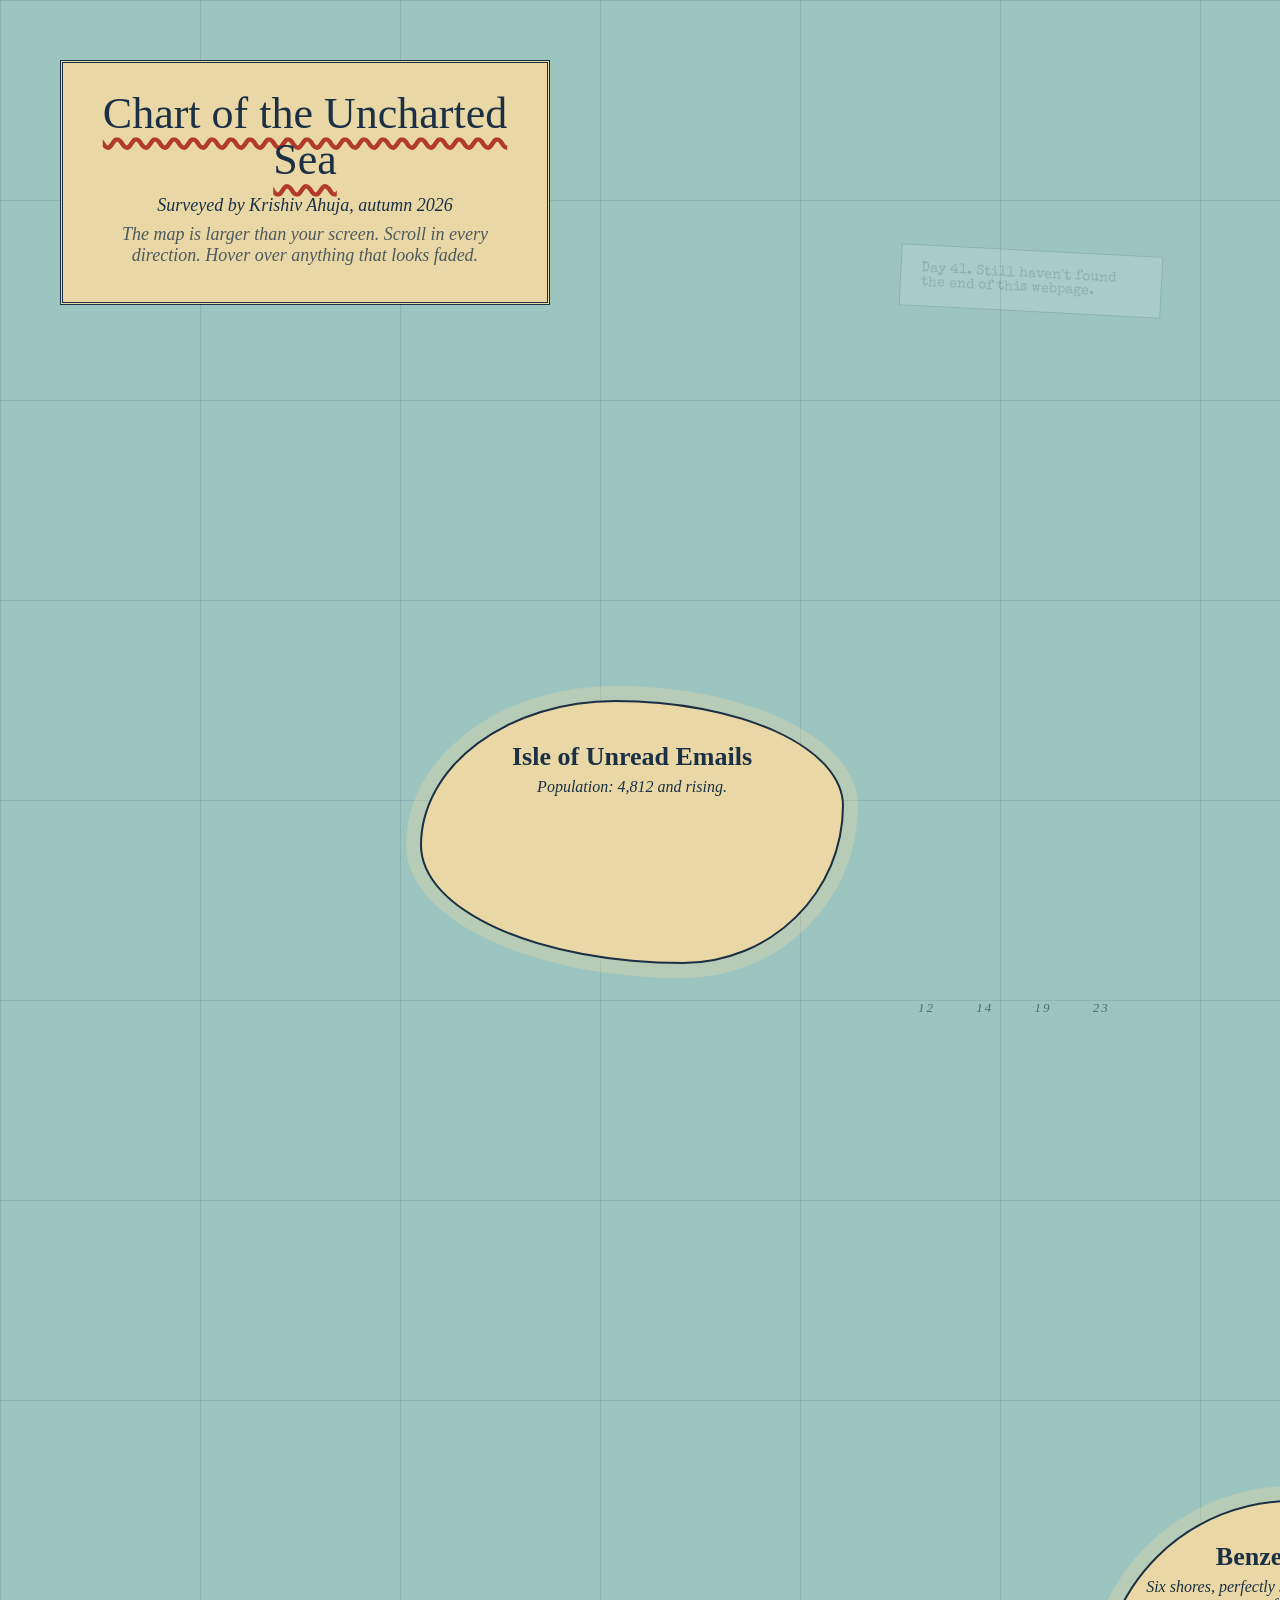
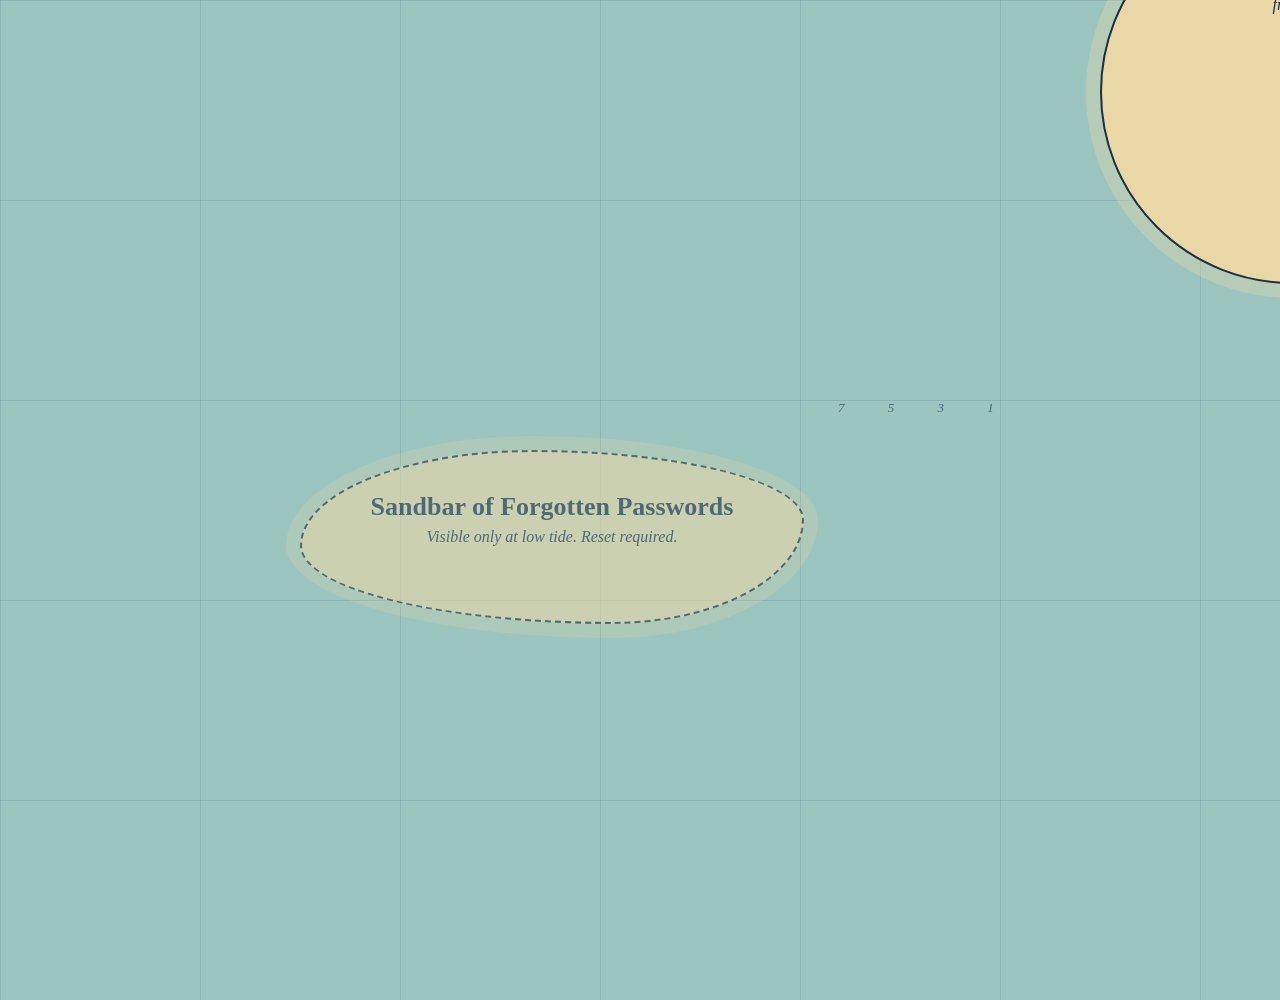
==== bigwebsite/index.html @ 9a916cac "Add files via upload" ====
<!DOCTYPE html>
<html lang="en">
<head>
  <meta charset="UTF-8">
  <meta name="viewport" content="width=device-width, initial-scale=1.0">
  <title>Chart of the Uncharted Sea</title>
  <link rel="preconnect" href="https://fonts.googleapis.com">
  <link href="https://fonts.googleapis.com/css2?family=IM+Fell+English:ital@0;1&family=Special+Elite&display=swap" rel="stylesheet">
  <link rel="stylesheet" href="css/style.css">
</head>
<body id="top">

  <!-- Title block in the top-left corner (styled with an ID) -->
  <div id="cartouche">
    <h1>Chart of the Uncharted Sea</h1>
    <p>Surveyed by Krishiv Ahuja, autumn 2026</p>
    <p class="hint">The map is larger than your screen. Scroll in every direction. Hover over anything that looks faded.</p>
  </div>

  <!-- Compass rose: the required image -->
  <img id="compass" src="images/compass.svg" alt="A compass rose pointing north">

  <!-- Islands (styled with a class) -->
  <div class="island" id="isle-emails">
    <h2>Isle of Unread Emails</h2>
    <p>Population: 4,812 and rising.</p>
  </div>

  <div class="island" id="semicolon-reef">
    <h2>Semicolon Reef</h2>
    <p>Has sunk more code than any storm.</p>
  </div>

  <div class="island" id="benzene-atoll">
    <h2>Benzene Atoll</h2>
    <p>Six shores, perfectly stable. Electrons wander freely.</p>
  </div>

  <div class="island" id="password-sandbar">
    <h2>Sandbar of Forgotten Passwords</h2>
    <p>Visible only at low tide. Reset required.</p>
  </div>

  <!-- Messages in bottles: nearly invisible until you hover -->
  <div class="bottle" id="bottle-1">
    <p>If you found this, you scrolled further than most.</p>
  </div>

  <div class="bottle" id="bottle-2">
    <p>The treasure isn't buried. It's in the bottom-right corner.</p>
  </div>

  <div class="bottle" id="bottle-3">
    <p>Day 41. Still haven't found the end of this webpage.</p>
  </div>

  <div class="bottle" id="bottle-4">
    <p>Whoever drew this map forgot to save their work twice.</p>
  </div>

  <!-- Depth soundings scattered across the water (spans) -->
  <p class="soundings" id="soundings-1">
    <span>12</span> <span>14</span> <span>19</span> <span>23</span>
  </p>
  <p class="soundings" id="soundings-2">
    <span>31</span> <span>40</span> <span>58</span>
  </p>
  <p class="soundings" id="soundings-3">
    <span>7</span> <span>5</span> <span>3</span> <span>1</span>
  </p>

  <!-- A warning someone crossed out -->
  <p id="dragons">
    <span class="crossed">Here be dragons</span>
    <span class="correction">Here be one very shy sea serpent</span>
  </p>

  <!-- The serpent itself, hiding far out at sea -->
  <div id="serpent">
    <p>~~~ <span class="eye">o</span> ~~~~ ~~~ ~~</p>
    <p class="whisper">You weren't supposed to find me.</p>
  </div>

  <!-- The edge of the map, bottom-right corner -->
  <div id="edge">
    <h2>You've reached the edge of the map.</h2>
    <p>Nothing past here but unstyled whitespace.</p>
    <a href="#top">Sail back to port</a>
  </div>

</body>
</html>
---- bigwebsite/css/style.css ----
/* =========================================================
   Chart of the Uncharted Sea - style.css
   Palette:
     sea      #9cc5c0   (shallow water)
     deep     #5d8fa0   (deep water)
     ink      #1b2f45   (chart ink)
     sand     #e9d8a6   (land)
     buoy     #b23a2b   (warnings / accents)
   ========================================================= */

/* ---------- The giant sheet of paper ---------- */
body {
  margin: 0;
  min-width: 3200px;          /* WAY too wide */
  min-height: 2600px;         /* WAY too tall */
  position: relative;
  overflow: auto;
  background-color: #9cc5c0;
  /* faint latitude/longitude grid */
  background-image:
    linear-gradient(rgba(27, 47, 69, 0.12) 1px, transparent 1px),
    linear-gradient(90deg, rgba(27, 47, 69, 0.12) 1px, transparent 1px);
  background-size: 200px 200px;
  font-family: "IM Fell English", Georgia, "Times New Roman", serif;
  color: #1b2f45;
}

/* ---------- Title block (ID) ---------- */
#cartouche {
  position: absolute;
  top: 60px;
  left: 60px;
  width: 420px;
  padding: 28px 32px;
  background-color: #e9d8a6;
  border: 3px double #1b2f45;
  text-align: center;
}

#cartouche h1 {
  margin: 0 0 12px 0;
  font-size: 44px;
  font-weight: normal;
  line-height: 1.05;
  text-decoration: underline;
  text-decoration-style: wavy;
  text-decoration-color: #b23a2b;
  text-underline-offset: 10px;
}

#cartouche p {
  margin: 8px 0;
  font-size: 18px;
  font-style: italic;
}

.hint {
  font-size: 15px;
  opacity: 0.75;
}

/* ---------- Compass rose (image) ---------- */
#compass {
  position: absolute;
  top: 420px;
  left: 1500px;
  width: 260px;
  height: 260px;
  opacity: 0.85;
  z-index: 1;
}

/* ---------- Islands (class) ---------- */
.island {
  position: absolute;
  padding: 40px;
  background-color: #e9d8a6;
  border: 2px solid #1b2f45;
  border-radius: 46% 54% 38% 62% / 55% 40% 60% 45%;  /* lumpy coastline */
  box-shadow: 0 0 0 14px rgba(233, 216, 166, 0.35);   /* shallow water ring */
  text-align: center;
  z-index: 2;
}

.island h2 {
  margin: 0 0 6px 0;
  font-size: 26px;
  font-weight: bold;
}

.island p {
  margin: 0;
  font-size: 16px;
  font-style: italic;
}

#isle-emails      { top: 700px;  left: 420px;  width: 340px; height: 180px; }
#semicolon-reef   { top: 300px;  left: 2300px; width: 260px; height: 140px; }
#benzene-atoll    { top: 1500px; left: 1100px; width: 300px; height: 300px;
                    border-radius: 50%; }
#password-sandbar { top: 2050px; left: 300px;  width: 420px; height: 90px;
                    border-style: dashed; opacity: 0.6; }

/* ---------- Messages in bottles (class) ---------- */
.bottle {
  position: absolute;
  width: 220px;
  padding: 16px 20px;
  background-color: #ffffff;
  border: 1px solid #1b2f45;
  font-family: "Special Elite", "Courier New", monospace;
  font-size: 14px;
  opacity: 0.12;               /* almost invisible... */
  transform: rotate(-4deg);
  transition: opacity 0.4s;
  z-index: 3;
}

.bottle:hover {
  opacity: 1;                  /* ...until you find it */
}

.bottle p { margin: 0; }

#bottle-1 { top: 1100px; left: 2000px; }
#bottle-2 { top: 1900px; left: 2500px; transform: rotate(6deg); }
#bottle-3 { top: 250px;  left: 900px;  transform: rotate(3deg); }
#bottle-4 { top: 2350px; left: 1500px; }

/* ---------- Depth soundings (spans) ---------- */
.soundings {
  position: absolute;
  margin: 0;
  font-size: 13px;
  font-style: italic;
  letter-spacing: 2px;
}

.soundings span {
  display: inline-block;
  margin: 0 18px;
  color: #1b2f45;
  opacity: 0.6;
}

#soundings-1 { top: 1000px; left: 900px; }
#soundings-2 { top: 1350px; left: 2600px; }
#soundings-3 { top: 2000px; left: 820px; }

/* ---------- The crossed-out warning ---------- */
#dragons {
  position: absolute;
  top: 820px;
  left: 2700px;
  width: 300px;
  font-size: 24px;
  text-align: right;
}

.crossed {
  display: block;
  color: #1b2f45;
  text-decoration: line-through;
  text-decoration-color: #b23a2b;
  text-decoration-thickness: 3px;
}

.correction {
  display: block;
  margin-top: 6px;
  font-size: 18px;
  font-style: italic;
  color: #b23a2b;
}

/* ---------- The sea serpent (ID) ---------- */
#serpent {
  position: absolute;
  top: 2280px;
  left: 2050px;
  font-size: 30px;
  font-weight: bold;
  color: #5d8fa0;
}

#serpent p { margin: 0; }

.eye { color: #b23a2b; }

.whisper {
  font-size: 13px;
  font-weight: normal;
  font-style: italic;
  color: #1b2f45;
  opacity: 0;
  transition: opacity 0.4s;
}

#serpent:hover .whisper { opacity: 1; }

/* ---------- The edge of the map (ID) ---------- */
#edge {
  position: absolute;
  bottom: 60px;
  right: 60px;
  width: 360px;
  padding: 24px;
  background-color: #1b2f45;
  border: 2px solid #e9d8a6;
  color: #e9d8a6;
  text-align: left;
}

#edge h2 {
  margin: 0 0 10px 0;
  font-size: 24px;
  font-weight: normal;
}

#edge p {
  margin: 0 0 14px 0;
  font-style: italic;
}

#edge a {
  color: #e9d8a6;
  text-decoration: underline;
  text-underline-offset: 4px;
}

#edge a:hover,
#edge a:focus {
  color: #ffffff;
  text-decoration: none;
}
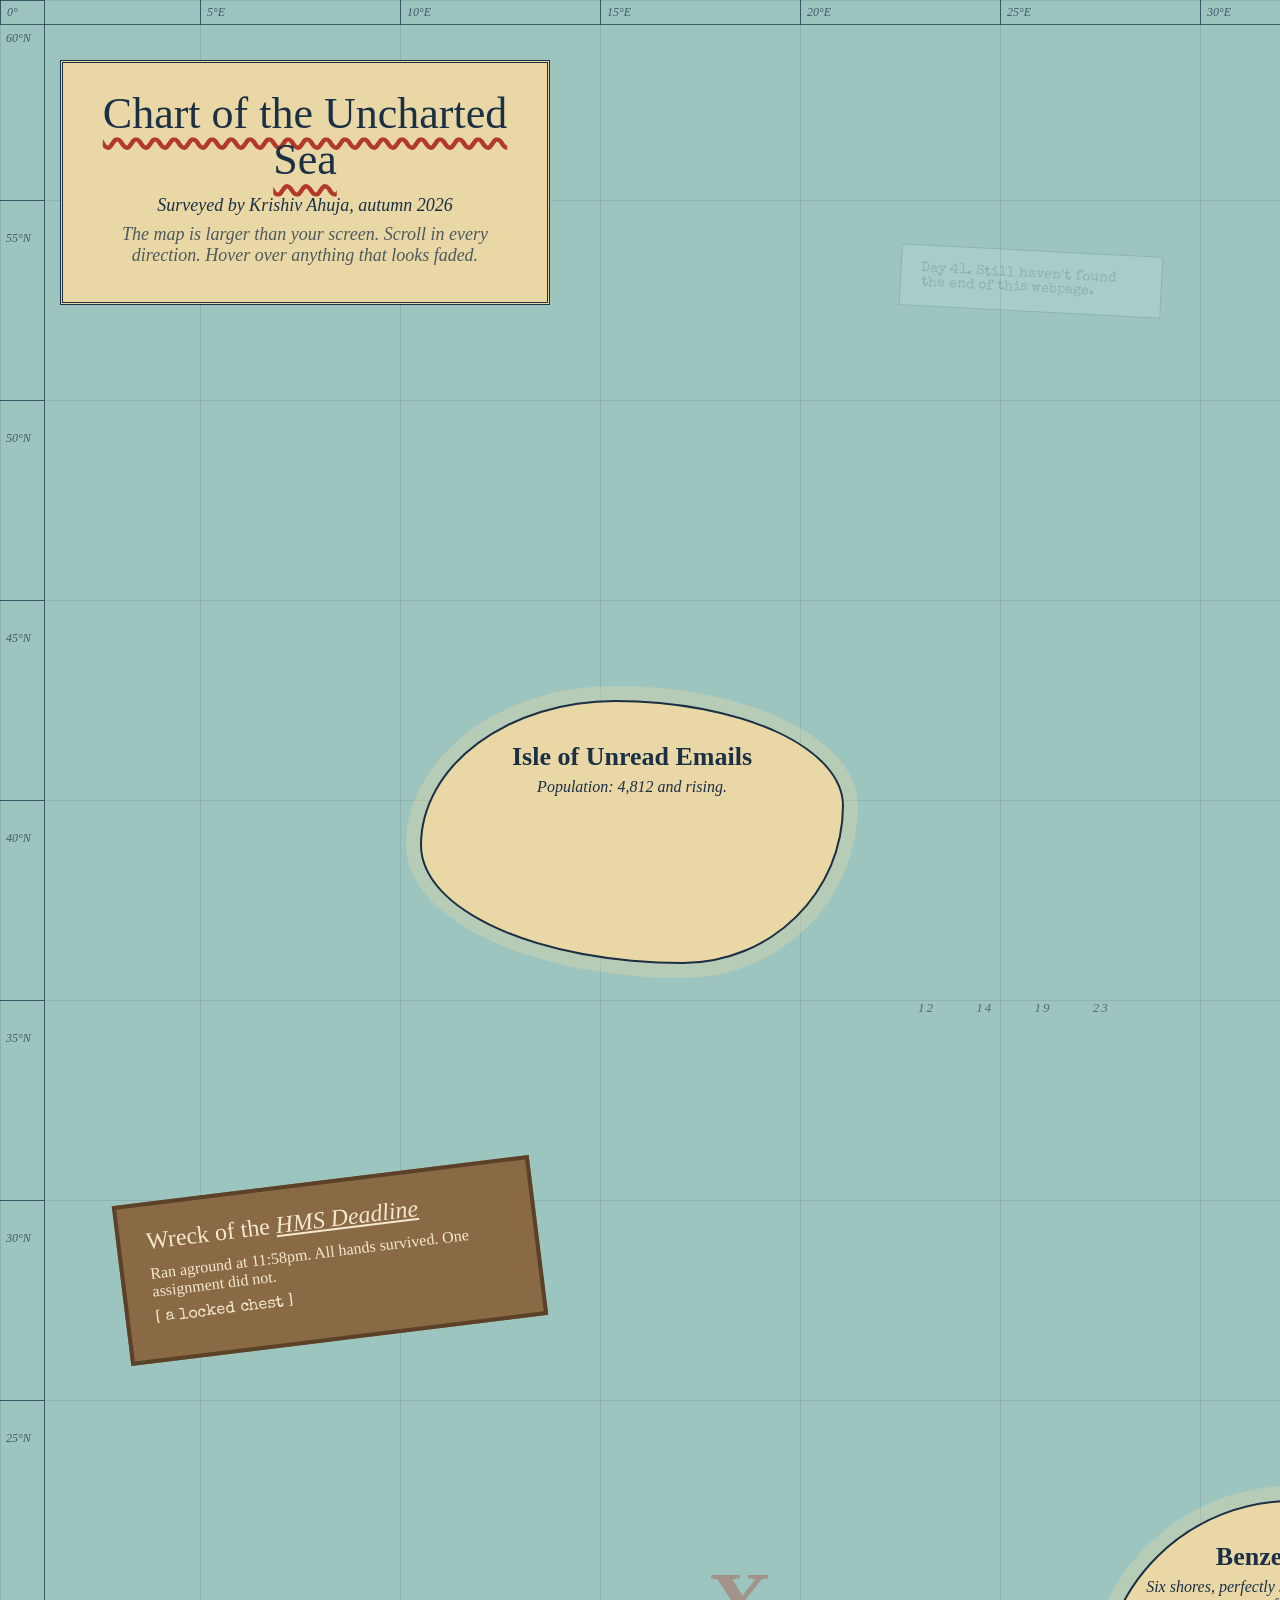
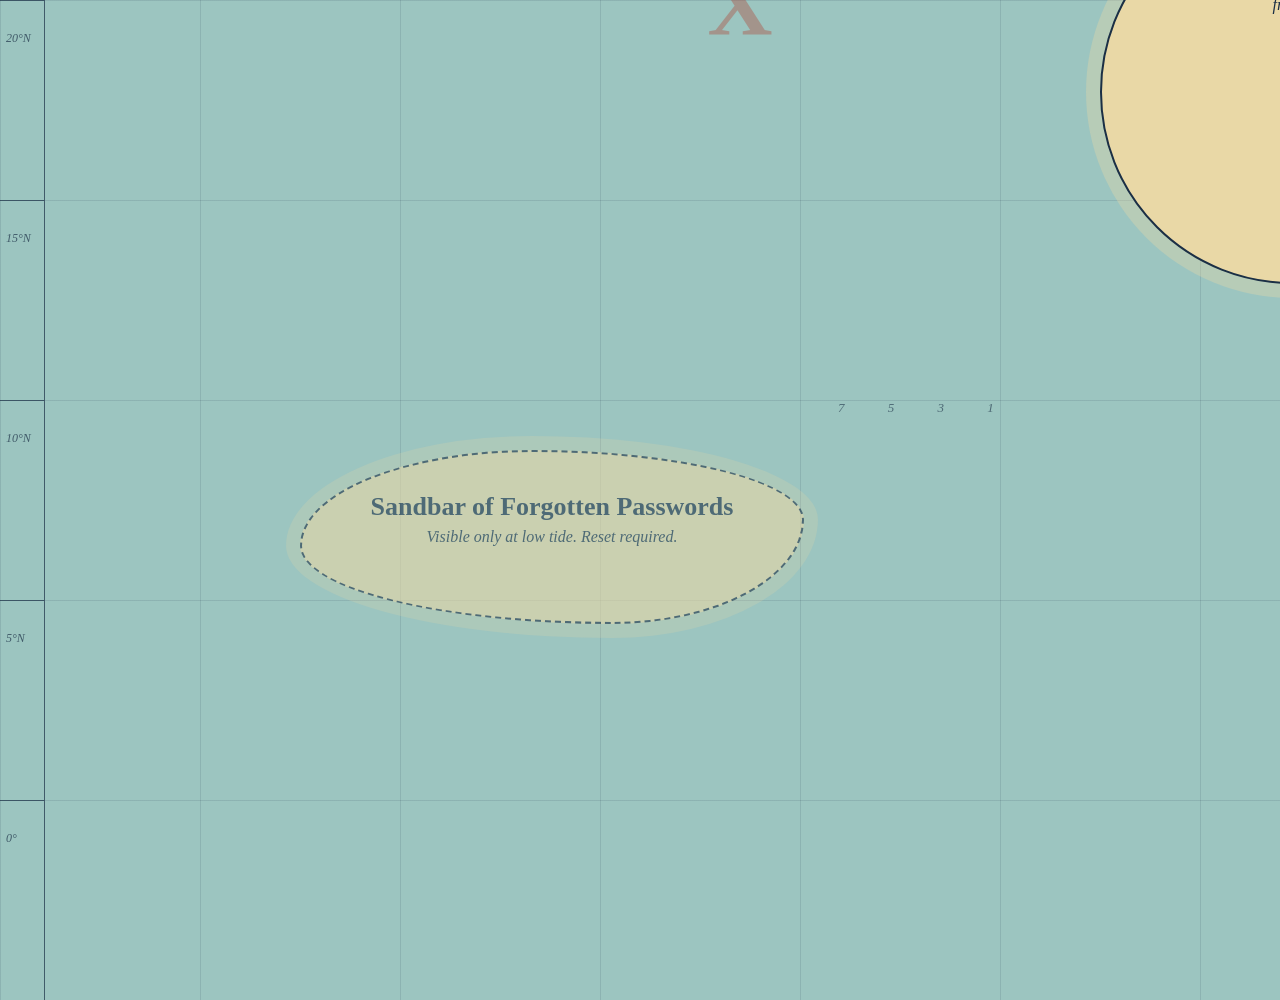
==== commit f14bae4b: "Add files via upload" ====
--- a/bigwebsite/index.html
+++ b/bigwebsite/index.html
@@ -9,6 +9,20 @@
   <link rel="stylesheet" href="css/style.css">
 </head>
 <body id="top">
+
+  <!-- Longitude and latitude markings along the edges, like a real chart -->
+  <div id="ruler-top">
+    <span>0°</span><span>5°E</span><span>10°E</span><span>15°E</span>
+    <span>20°E</span><span>25°E</span><span>30°E</span><span>35°E</span>
+    <span>40°E</span><span>45°E</span><span>50°E</span><span>55°E</span>
+    <span>60°E</span><span>65°E</span><span>70°E</span><span>75°E</span>
+  </div>
+  <div id="ruler-left">
+    <span>60°N</span><span>55°N</span><span>50°N</span><span>45°N</span>
+    <span>40°N</span><span>35°N</span><span>30°N</span><span>25°N</span>
+    <span>20°N</span><span>15°N</span><span>10°N</span><span>5°N</span>
+    <span>0°</span>
+  </div>
 
   <!-- Title block in the top-left corner (styled with an ID) -->
   <div id="cartouche">
@@ -47,7 +61,7 @@
   </div>
 
   <div class="bottle" id="bottle-2">
-    <p>The treasure isn't buried. It's in the bottom-right corner.</p>
+    <p>The treasure is buried west of Benzene Atoll. Look for the X.</p>
   </div>
 
   <div class="bottle" id="bottle-3">
@@ -81,6 +95,65 @@
     <p class="whisper">You weren't supposed to find me.</p>
   </div>
 
+  <!-- ===================== NEW LANDMARKS ===================== -->
+
+  <!-- Lighthouse in the top-right corner, with a sweeping beam -->
+  <div id="beam"></div>
+  <img id="lighthouse" src="images/lighthouse.svg" alt="A striped lighthouse on a rock">
+  <p id="keeper-note">Keeper's note: the light is on. Nobody has visited since 2009.</p>
+
+  <!-- A whirlpool that spins when you hover over it -->
+  <div id="lagoon">
+    <div class="whirlpool"></div>
+    <p class="place-name">Infinite Loop Lagoon</p>
+    <p class="whisper">while (true) { swim(); }</p>
+  </div>
+
+  <!-- A shipwreck with a locked chest -->
+  <div id="shipwreck">
+    <h2>Wreck of the <span class="ship-name">HMS Deadline</span></h2>
+    <p>Ran aground at 11:58pm. All hands survived. One assignment did not.</p>
+    <p class="chest">
+      <span class="chest-closed">[ a locked chest ]</span>
+      <span class="chest-open">Inside: one extension request, never sent.</span>
+    </p>
+  </div>
+
+  <!-- X marks the spot -->
+  <div id="x-marks">
+    <p class="x">X</p>
+    <p class="treasure">Treasure: 100 points.<br>Redeemable before 11:59pm.</p>
+  </div>
+
+  <!-- The deepest part of the sea -->
+  <div id="trench">
+    <h2>Stack Overflow Trench</h2>
+    <p>Depth: unknown. Every question sent down here gets marked as a duplicate.</p>
+    <p class="angler">
+      <span class="lure">●</span>
+      <span class="angler-text">An anglerfish glows in the dark: "Have you tried turning it off and on again?"</span>
+    </p>
+  </div>
+
+  <!-- The captain's logbook -->
+  <div id="logbook">
+    <h2>Captain's Log</h2>
+    <p><span class="log-day">Day 1.</span> Set sail from index.html. Morale high.</p>
+    <p><span class="log-day">Day 3.</span> Lost the stylesheet. Found it in a folder called css.</p>
+    <p><span class="log-day">Day 12.</span> Spotted a sea serpent. Pretended I didn't.</p>
+    <p><span class="log-day">Day 40.</span> Typed position: absolute so many times I dream in pixels.</p>
+    <p class="torn">Day 41. The rest of this page has been torn out.</p>
+  </div>
+
+  <!-- Two more bottles -->
+  <div class="bottle" id="bottle-5">
+    <p>The lighthouse keeper isn't lonely. The keeper is a cat.</p>
+  </div>
+
+  <div class="bottle" id="bottle-6">
+    <p>Don't swim in the lagoon. Some of us have been circling it for weeks.</p>
+  </div>
+
   <!-- The edge of the map, bottom-right corner -->
   <div id="edge">
     <h2>You've reached the edge of the map.</h2>
--- a/bigwebsite/css/style.css
+++ b/bigwebsite/css/style.css
@@ -233,3 +233,288 @@
   color: #ffffff;
   text-decoration: none;
 }
+
+/* =========================================================
+   NEW LANDMARKS
+   ========================================================= */
+
+/* ---------- Chart rulers along the edges ---------- */
+#ruler-top {
+  position: absolute;
+  top: 0;
+  left: 0;
+  width: 3200px;
+  height: 24px;
+  display: flex;
+  border-bottom: 1px solid #1b2f45;
+  font-size: 12px;
+  font-style: italic;
+  opacity: 0.7;
+}
+
+#ruler-top span {
+  width: 200px;
+  padding: 5px 0 0 6px;
+  border-left: 1px solid #1b2f45;
+}
+
+#ruler-left {
+  position: absolute;
+  top: 0;
+  left: 0;
+  width: 44px;
+  display: flex;
+  flex-direction: column;
+  border-right: 1px solid #1b2f45;
+  font-size: 12px;
+  font-style: italic;
+  opacity: 0.7;
+}
+
+#ruler-left span {
+  height: 200px;
+  padding: 30px 0 0 6px;
+  border-top: 1px solid #1b2f45;
+  box-sizing: border-box;
+}
+
+/* ---------- Lighthouse + sweeping beam ---------- */
+#lighthouse {
+  position: absolute;
+  top: 100px;
+  left: 2980px;
+  width: 120px;
+  height: 240px;
+  z-index: 2;
+}
+
+#beam {
+  position: absolute;
+  top: 90px;            /* lamp sits at 150px; beam is 120px tall */
+  left: 3040px;
+  width: 560px;
+  height: 120px;
+  background: linear-gradient(to right, rgba(255, 244, 194, 0.85), rgba(255, 244, 194, 0));
+  clip-path: polygon(0 50%, 100% 0, 100% 100%);
+  transform-origin: 0 50%;
+  transform: rotate(180deg);
+  animation: sweep 7s ease-in-out infinite alternate;
+  z-index: 1;
+}
+
+@keyframes sweep {
+  from { transform: rotate(150deg); }
+  to   { transform: rotate(215deg); }
+}
+
+#keeper-note {
+  position: absolute;
+  top: 360px;
+  left: 2900px;
+  width: 260px;
+  margin: 0;
+  font-size: 15px;
+  font-style: italic;
+  text-align: center;
+}
+
+/* ---------- Infinite Loop Lagoon ---------- */
+#lagoon {
+  position: absolute;
+  top: 740px;
+  left: 1820px;
+  width: 220px;
+  text-align: center;
+}
+
+.whirlpool {
+  width: 220px;
+  height: 220px;
+  border-radius: 50%;
+  border: 2px solid #1b2f45;
+  background: repeating-radial-gradient(circle,
+              #5d8fa0 0 10px, #9cc5c0 10px 22px);
+  transition: transform 3s ease-in-out;
+}
+
+#lagoon:hover .whirlpool {
+  transform: rotate(720deg) scale(0.92);
+}
+
+.place-name {
+  margin: 10px 0 0 0;
+  font-size: 20px;
+  font-weight: bold;
+}
+
+#lagoon:hover .whisper { opacity: 1; }
+
+/* ---------- Shipwreck ---------- */
+#shipwreck {
+  position: absolute;
+  top: 1180px;
+  left: 120px;
+  width: 360px;
+  padding: 22px 26px;
+  background-color: #8a6a45;          /* weathered wood */
+  border: 4px solid #5a4128;
+  color: #f4e9cf;
+  transform: rotate(-7deg);
+  z-index: 2;
+}
+
+#shipwreck h2 {
+  margin: 0 0 10px 0;
+  font-size: 24px;
+  font-weight: normal;
+}
+
+.ship-name {
+  font-style: italic;
+  text-decoration: underline;
+}
+
+#shipwreck p {
+  margin: 0 0 10px 0;
+  font-size: 16px;
+}
+
+.chest {
+  font-family: "Special Elite", "Courier New", monospace;
+  cursor: pointer;
+}
+
+.chest-open {
+  display: none;
+  color: #ffe08a;
+}
+
+.chest:hover .chest-closed { display: none; }
+.chest:hover .chest-open   { display: inline; }
+
+/* ---------- X marks the spot ---------- */
+#x-marks {
+  position: absolute;
+  top: 1560px;
+  left: 620px;
+  width: 240px;
+  text-align: center;
+}
+
+.x {
+  margin: 0;
+  font-size: 90px;
+  font-weight: bold;
+  color: #b23a2b;
+  opacity: 0.35;
+  line-height: 1;
+  transition: opacity 0.4s;
+}
+
+.treasure {
+  margin: 8px 0 0 0;
+  padding: 10px;
+  background-color: #ffe08a;
+  border: 2px dashed #1b2f45;
+  font-size: 17px;
+  font-weight: bold;
+  opacity: 0;
+  transition: opacity 0.4s;
+}
+
+#x-marks:hover .x        { opacity: 1; }
+#x-marks:hover .treasure { opacity: 1; }
+
+/* ---------- Stack Overflow Trench ---------- */
+#trench {
+  position: absolute;
+  top: 1560px;
+  left: 1620px;
+  width: 600px;
+  height: 400px;
+  padding: 40px;
+  border: 2px dashed #1b2f45;
+  border-radius: 40% 60% 55% 45% / 50% 45% 55% 50%;
+  background: radial-gradient(ellipse at center, #1b2f45 0%, #2f5466 45%, #5d8fa0 100%);
+  color: #cfe3e0;
+  text-align: center;
+  z-index: 1;
+}
+
+#trench h2 {
+  margin: 60px 0 10px 0;
+  font-size: 30px;
+  font-weight: normal;
+  font-style: italic;
+}
+
+#trench p {
+  width: 380px;
+  margin: 0 auto;
+  font-size: 16px;
+}
+
+.angler {
+  margin-top: 50px !important;
+}
+
+.lure {
+  color: #fff4c2;
+  font-size: 22px;
+  text-shadow: 0 0 12px #fff4c2;
+}
+
+.angler-text {
+  display: block;
+  margin-top: 8px;
+  font-style: italic;
+  opacity: 0;
+  transition: opacity 0.4s;
+}
+
+.angler:hover .angler-text { opacity: 1; }
+
+/* ---------- Captain's log ---------- */
+#logbook {
+  position: absolute;
+  top: 1080px;
+  left: 2820px;
+  width: 290px;
+  padding: 22px 24px;
+  background-color: #f4ecd6;
+  border: 1px solid #1b2f45;
+  border-left: 10px solid #5a4128;    /* the book's spine */
+  font-family: "Special Elite", "Courier New", monospace;
+  font-size: 14px;
+  transform: rotate(2deg);
+  z-index: 2;
+}
+
+#logbook h2 {
+  margin: 0 0 14px 0;
+  font-family: "IM Fell English", Georgia, serif;
+  font-size: 26px;
+  font-weight: normal;
+  text-align: center;
+}
+
+#logbook p { margin: 0 0 10px 0; }
+
+.log-day { font-weight: bold; }
+
+.torn {
+  color: #b23a2b;
+  font-style: italic;
+  opacity: 0.6;
+  text-decoration: line-through;
+}
+
+/* ---------- New bottle positions ---------- */
+#bottle-5 { top: 520px; left: 2860px; transform: rotate(-8deg); }
+#bottle-6 { top: 960px; left: 1580px; transform: rotate(5deg); }
+
+/* ---------- Respect visitors who prefer less motion ---------- */
+@media (prefers-reduced-motion: reduce) {
+  #beam { animation: none; }
+  .whirlpool, .bottle, .x, .treasure, .whisper, .angler-text { transition: none; }
+}
